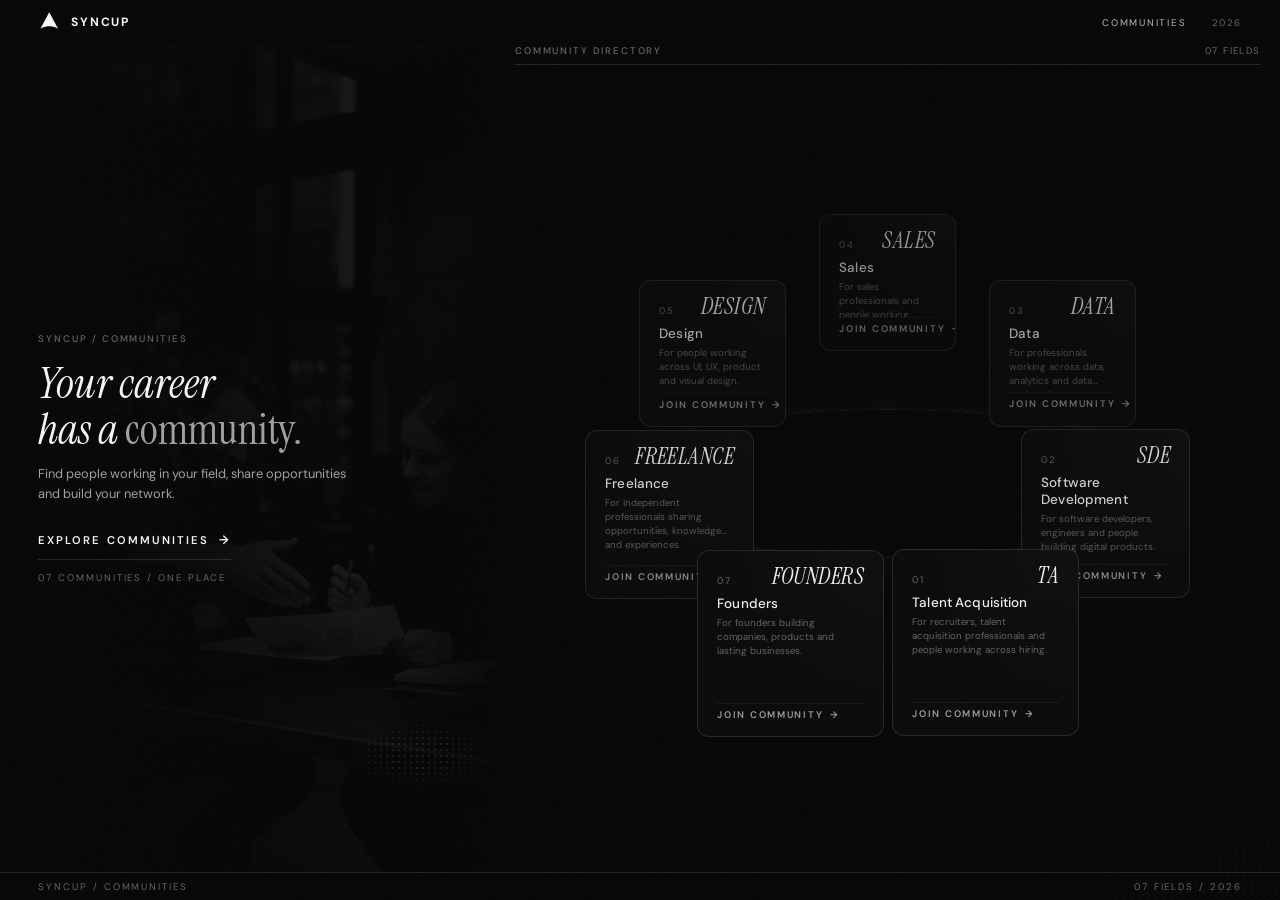
==== index.html @ e1243e09 "Initial commit" ====
<!DOCTYPE html>
<html lang="en">
<head>
  <meta charset="UTF-8">
  <meta name="viewport" content="width=device-width, initial-scale=1.0, viewport-fit=cover">
  <meta name="description" content="SyncUp Communities — Professional communities for people working in Talent Acquisition, Software Development, Data, Sales, Design, Freelance, and Founders. Find your field, join your community.">
  <meta name="theme-color" content="#080808">
  <title>SyncUp — Professional Communities</title>

  <!-- Fonts -->
  <link rel="preconnect" href="https://fonts.googleapis.com">
  <link rel="preconnect" href="https://fonts.gstatic.com" crossorigin>
  <link href="https://fonts.googleapis.com/css2?family=DM+Sans:ital,opsz,wght@0,9..40,300;0,9..40,400;0,9..40,500;0,9..40,600;0,9..40,700;1,9..40,400&family=Instrument+Serif:ital@0;1&display=swap" rel="stylesheet">

  <!-- Styles -->
  <link rel="stylesheet" href="style.css?v=9">
</head>
<body>

  <div class="app">

    <!-- ===== GRAIN OVERLAY ===== -->
    <canvas id="grain-canvas" class="grain-overlay" aria-hidden="true"></canvas>

    <!-- ===== HALFTONE BACKGROUND ===== -->
    <div class="halftone-bg" aria-hidden="true"></div>

    <!-- ===== HEADER ===== -->
    <header class="header" role="banner">
      <div class="header-logo">
        <svg class="logo-icon" viewBox="0 0 100 100" fill="none" xmlns="http://www.w3.org/2000/svg" role="img" aria-label="SyncUp logo">
          <path d="M50 5 L90 80 C90 80 74 68 50 68 C26 68 10 80 10 80 L50 5Z" fill="#F5F5F0"/>
        </svg>
        <span class="logo-text">SyncUp</span>
      </div>
      <div class="header-right">
        <span class="nav-label">Communities</span>
        <span class="nav-year">2026</span>
        <button class="mobile-menu-btn" id="mobile-menu-btn" aria-label="Open menu" aria-expanded="false">
          <span></span>
          <span></span>
          <span></span>
        </button>
      </div>
    </header>

    <!-- ===== MOBILE MENU OVERLAY ===== -->
    <nav class="mobile-menu-overlay" id="mobile-menu-overlay" role="navigation" aria-label="Mobile navigation">
      <a href="#" onclick="handleExplore(); return false;">Communities</a>
      <a href="#" onclick="showToast('About SyncUp — coming soon.'); return false;">About</a>
    </nav>

    <!-- ===== MAIN CONTENT ===== -->
    <main class="main-content" role="main">

      <!-- ===== HERO ===== -->
      <section class="hero" aria-labelledby="hero-headline">
        <div class="hero-image-wrapper" aria-hidden="true">
          <img src="hero.png" alt="" loading="eager">
        </div>
        <div class="halftone-decoration" aria-hidden="true"></div>
        <div class="hero-inner">
          <span class="eyebrow animate-in">SyncUp / Communities</span>
          <h1 id="hero-headline" class="hero-headline animate-in">
            Your career<br>has a <em>community.</em>
          </h1>
          <p class="hero-description animate-in">
            Find people working in your field, share opportunities and build your network.
          </p>
          <div class="hero-cta-area animate-in">
            <button class="btn-explore" onclick="handleExplore()" aria-label="Explore communities">
              Explore Communities <span class="arrow">→</span>
            </button>
          </div>
          <span class="hero-meta animate-in">07 Communities / One Place</span>
        </div>
      </section>

      <!-- ===== COMMUNITY DIRECTORY ===== -->
      <section class="directory" aria-labelledby="dir-label">
        <div class="directory-header">
          <span class="dir-label" id="dir-label">Community Directory</span>
          <span class="dir-count">07 Fields</span>
        </div>
        <div class="community-grid" id="community-grid" role="list" aria-label="Community carousel">
          <!-- Rendered by JavaScript -->
        </div>
      </section>

    </main>

    <!-- ===== FOOTER METADATA ===== -->
    <footer class="footer-meta" role="contentinfo">
      <span>SyncUp / Communities</span>
      <span>07 Fields / 2026</span>
    </footer>

    <!-- ===== TOAST NOTIFICATION ===== -->
    <div class="toast" id="toast" role="alert" aria-live="polite">
      <span class="toast-dot" aria-hidden="true"></span>
      <span class="toast-message"></span>
    </div>

  </div>

  <script src="script.js?v=6"></script>
</body>
</html>
---- style.css ----
/* ============================================
   1. CSS VARIABLES
   ============================================ */
:root {
  /* Colors */
  --bg-primary: #080808;
  --bg-secondary: #111111;
  --bg-card: #0d0d0d;
  --text-primary: #F5F5F0;
  --text-secondary: #A0A0A0;
  --text-muted: #666666;
  --border-subtle: rgba(255,255,255,0.12);
  --border-hover: rgba(255,255,255,0.30);
  --white: #FFFFFF;

  /* Typography */
  --font-serif: 'Instrument Serif', 'Cormorant Garamond', Georgia, serif;
  --font-sans: 'DM Sans', 'Manrope', -apple-system, sans-serif;

  /* Spacing */
  --space-xs: clamp(4px, 0.4dvh, 8px);
  --space-sm: clamp(6px, 0.8dvh, 12px);
  --space-md: clamp(10px, 1.2dvh, 20px);
  --space-lg: clamp(16px, 2dvh, 32px);
  --space-xl: clamp(20px, 3dvh, 48px);

  /* Transitions */
  --transition-fast: 200ms cubic-bezier(0.25, 0.46, 0.45, 0.94);
  --transition-base: 300ms cubic-bezier(0.25, 0.46, 0.45, 0.94);
  --transition-slow: 500ms cubic-bezier(0.25, 0.46, 0.45, 0.94);

  /* Font sizes — responsive */
  --fs-headline: clamp(2.6rem, 5.5dvh, 5.5rem);
  --fs-abbrev: clamp(1.5rem, 3.1dvh, 2.6rem);
  --fs-body: clamp(0.88rem, 1.6dvh, 1.15rem);
  --fs-label: clamp(0.7rem, 1.1dvh, 0.88rem);
  --fs-meta: clamp(0.65rem, 1dvh, 0.82rem);
  --fs-button: clamp(0.78rem, 1.2dvh, 0.95rem);
  --fs-community-name: clamp(0.95rem, 1.6dvh, 1.15rem);
}

/* ============================================
   2. RESET
   ============================================ */
*, *::before, *::after {
  margin: 0;
  padding: 0;
  box-sizing: border-box;
}

html {
  -webkit-text-size-adjust: 100%;
  -moz-text-size-adjust: 100%;
  text-size-adjust: 100%;
}

body {
  overflow: hidden;
}

button {
  border: none;
  background: none;
  cursor: pointer;
  font-family: inherit;
  color: inherit;
}

a {
  text-decoration: none;
  color: inherit;
}

img {
  display: block;
  max-width: 100%;
}

ul, ol {
  list-style: none;
}

/* ============================================
   3. GLOBAL STYLES
   ============================================ */
body {
  width: 100dvw;
  height: 100dvh;
  background-color: var(--bg-primary);
  color: var(--text-primary);
  font-family: var(--font-sans);
  -webkit-font-smoothing: antialiased;
  -moz-osx-font-smoothing: grayscale;
  position: relative;
}

.app {
  width: 100%;
  height: 100dvh;
  display: flex;
  flex-direction: column;
  position: relative;
  overflow: hidden;
}

/* ============================================
   4. TYPOGRAPHY
   ============================================ */
.serif {
  font-family: var(--font-serif);
}

.sans {
  font-family: var(--font-sans);
}

.uppercase {
  text-transform: uppercase;
  letter-spacing: 0.12em;
}

.eyebrow {
  font-family: var(--font-sans);
  font-size: var(--fs-meta);
  text-transform: uppercase;
  letter-spacing: 0.2em;
  color: var(--text-muted);
  font-weight: 500;
}

/* ============================================
   5. LAYOUT — MAIN STRUCTURE
   ============================================ */
.main-content {
  flex: 1;
  display: grid;
  grid-template-columns: 42% 58%;
  min-height: 0;
  padding: 0 clamp(20px, 3dvw, 48px);
  gap: clamp(16px, 2dvw, 40px);
}

/* ============================================
   6. NAVIGATION / HEADER
   ============================================ */
.header {
  display: flex;
  align-items: center;
  justify-content: space-between;
  padding: var(--space-md) clamp(20px, 3dvw, 48px);
  position: relative;
  z-index: 10;
  flex-shrink: 0;
}

.header-logo {
  display: flex;
  align-items: center;
  gap: clamp(6px, 0.8dvw, 12px);
}

.header-logo .logo-icon {
  width: clamp(20px, 2.5dvh, 32px);
  height: clamp(20px, 2.5dvh, 32px);
}

.header-logo .logo-text {
  font-family: var(--font-sans);
  font-size: clamp(0.75rem, 1.2dvh, 1rem);
  font-weight: 700;
  letter-spacing: 0.15em;
  text-transform: uppercase;
  color: var(--text-primary);
}

.header-right {
  display: flex;
  align-items: center;
  gap: clamp(12px, 2dvw, 32px);
}

.header-right .nav-label {
  font-size: var(--fs-meta);
  text-transform: uppercase;
  letter-spacing: 0.18em;
  color: var(--text-secondary);
  font-weight: 500;
}

.header-right .nav-year {
  font-size: var(--fs-meta);
  text-transform: uppercase;
  letter-spacing: 0.15em;
  color: var(--text-muted);
  font-weight: 400;
}

.mobile-menu-btn {
  display: none;
  flex-direction: column;
  gap: 4px;
  padding: 4px;
  cursor: pointer;
  background: none;
  border: none;
  z-index: 110;
}

.mobile-menu-btn span {
  display: block;
  width: 20px;
  height: 1.5px;
  background: var(--text-primary);
  transition: var(--transition-base);
}

.mobile-menu-btn.active span:nth-child(1) {
  transform: rotate(45deg) translate(4px, 4px);
}

.mobile-menu-btn.active span:nth-child(2) {
  opacity: 0;
}

.mobile-menu-btn.active span:nth-child(3) {
  transform: rotate(-45deg) translate(4px, -4px);
}

/* ============================================
   7. HERO
   ============================================ */
.hero {
  display: flex;
  flex-direction: column;
  justify-content: center;
  position: relative;
  padding-right: clamp(12px, 2dvw, 40px);
  min-height: 0;
}

.hero-image-wrapper {
  position: absolute;
  inset: 0;
  overflow: hidden;
  z-index: 0;
  border-radius: 2px;
}

.hero-image-wrapper img {
  width: 100%;
  height: 100%;
  object-fit: cover;
  object-position: center;
  opacity: 0.18;
  filter: grayscale(100%) contrast(1.2);
}

.hero-image-wrapper::after {
  content: '';
  position: absolute;
  inset: 0;
  background: linear-gradient(
    to right,
    var(--bg-primary) 0%,
    rgba(8,8,8,0.85) 40%,
    rgba(8,8,8,0.6) 70%,
    rgba(8,8,8,0.95) 100%
  );
}

.hero-inner {
  position: relative;
  z-index: 2;
  display: flex;
  flex-direction: column;
  gap: var(--space-md);
}

.hero .eyebrow {
  margin-bottom: var(--space-xs);
}

.hero-headline {
  font-family: var(--font-serif);
  font-size: var(--fs-headline);
  font-weight: 400;
  line-height: 1.08;
  color: var(--text-primary);
  font-style: italic;
}

.hero-headline em {
  font-style: normal;
  color: var(--text-secondary);
}

.hero-description {
  font-family: var(--font-sans);
  font-size: var(--fs-body);
  color: var(--text-secondary);
  line-height: 1.55;
  max-width: 36ch;
  font-weight: 400;
}

.hero-cta-area {
  display: flex;
  flex-direction: column;
  gap: var(--space-sm);
  margin-top: var(--space-sm);
}

.btn-explore {
  display: inline-flex;
  align-items: center;
  gap: clamp(6px, 0.8dvw, 12px);
  font-family: var(--font-sans);
  font-size: var(--fs-button);
  font-weight: 600;
  text-transform: uppercase;
  letter-spacing: 0.18em;
  color: var(--text-primary);
  padding: clamp(8px, 1.2dvh, 16px) 0;
  border-bottom: 1px solid var(--border-subtle);
  transition: var(--transition-base);
  cursor: pointer;
  background: none;
  border-top: none;
  border-left: none;
  border-right: none;
  width: fit-content;
}

.btn-explore:hover {
  border-bottom-color: var(--border-hover);
  color: var(--white);
}

.btn-explore:hover .arrow {
  transform: translateX(8px);
}

.btn-explore .arrow {
  display: inline-block;
  transition: var(--transition-base);
  font-size: 1.1em;
}

.btn-explore:focus-visible {
  outline: 1px solid var(--border-hover);
  outline-offset: 4px;
}

.hero-meta {
  font-size: var(--fs-meta);
  text-transform: uppercase;
  letter-spacing: 0.2em;
  color: var(--text-muted);
  font-weight: 400;
}

/* Halftone decorative element */
.halftone-decoration {
  position: absolute;
  bottom: 10%;
  right: 0;
  width: clamp(80px, 12dvw, 200px);
  height: clamp(60px, 8dvh, 150px);
  z-index: 1;
  opacity: 0.08;
  background-image: radial-gradient(circle, var(--white) 1px, transparent 1px);
  background-size: 6px 6px;
  mask-image: radial-gradient(ellipse at center, black 30%, transparent 70%);
  -webkit-mask-image: radial-gradient(ellipse at center, black 30%, transparent 70%);
  pointer-events: none;
}

/* ============================================
   8. COMMUNITY DIRECTORY
   ============================================ */
.directory {
  display: flex;
  flex-direction: column;
  min-height: 0;
  justify-content: center;
}

.directory-header {
  display: flex;
  align-items: center;
  justify-content: space-between;
  padding-bottom: var(--space-sm);
  border-bottom: 1px solid var(--border-subtle);
  margin-bottom: var(--space-sm);
  flex-shrink: 0;
}

.directory-header .dir-label {
  font-size: var(--fs-meta);
  text-transform: uppercase;
  letter-spacing: 0.2em;
  color: var(--text-muted);
  font-weight: 500;
}

.directory-header .dir-count {
  font-size: var(--fs-meta);
  text-transform: uppercase;
  letter-spacing: 0.15em;
  color: var(--text-muted);
  font-weight: 400;
}

/* ============================================
   9. COMMUNITY GRID & ITEMS
   ============================================ */
.community-grid {
  position: relative;
  display: block;
  min-height: 0;
  flex: 1;
  overflow: hidden;
  perspective: 1200px;
  perspective-origin: center;
  transform-style: preserve-3d;
}

.community-grid::before {
  content: '';
  position: absolute;
  top: 50%;
  left: 50%;
  width: min(76%, 720px);
  height: 48%;
  border: 1px solid rgba(255,255,255,0.08);
  border-radius: 50%;
  transform: translate(-50%, -50%) rotateX(68deg);
  box-shadow: 0 0 80px rgba(255,255,255,0.035);
  pointer-events: none;
}

.community-item {
  display: flex;
  flex-direction: column;
  padding: clamp(8px, 1.2dvh, 20px) clamp(10px, 1.5dvw, 20px);
  border: 1px solid var(--border-subtle);
  border-radius: 12px;
  background: var(--bg-card);
  transition: var(--transition-base);
  cursor: pointer;
  position: relative;
  overflow: hidden;
  min-height: 0;
  width: clamp(190px, 22vw, 280px);
  height: clamp(190px, 22vw, 280px);
  aspect-ratio: 1;
  position: absolute;
  top: 50%;
  left: 50%;
  transform-style: preserve-3d;
  backface-visibility: hidden;
  will-change: transform, opacity;
}

.community-item::before {
  content: '';
  position: absolute;
  top: 0;
  left: 0;
  width: 100%;
  height: 100%;
  background: radial-gradient(circle at top right, rgba(255,255,255,0.02), transparent 60%);
  pointer-events: none;
}

.community-item:hover {
  border-color: var(--border-hover);
  background: #121212;
}

.community-item:hover .community-abbrev {
  transform: translateX(3px);
}

.community-item:hover .community-desc {
  color: var(--text-secondary);
}

.community-item:hover .btn-join .arrow {
  transform: translateX(8px);
}

.community-item:focus-within {
  border-color: var(--border-hover);
}

.community-top {
  display: flex;
  align-items: baseline;
  justify-content: space-between;
  margin-bottom: var(--space-xs);
}

.community-number {
  font-family: var(--font-sans);
  font-size: var(--fs-meta);
  text-transform: uppercase;
  letter-spacing: 0.15em;
  color: var(--text-muted);
  font-weight: 400;
}

.community-abbrev {
  font-family: var(--font-serif);
  font-size: var(--fs-abbrev);
  color: var(--text-primary);
  font-weight: 400;
  letter-spacing: 0.02em;
  transition: var(--transition-base);
  font-style: italic;
}

.community-name {
  font-family: var(--font-sans);
  font-size: var(--fs-community-name);
  font-weight: 500;
  color: var(--text-primary);
  margin-bottom: var(--space-xs);
  letter-spacing: 0.01em;
}

.community-desc {
  font-family: var(--font-sans);
  font-size: var(--fs-meta);
  color: var(--text-muted);
  line-height: 1.45;
  flex: 1;
  transition: var(--transition-base);
  display: -webkit-box;
  -webkit-line-clamp: 3;
  -webkit-box-orient: vertical;
  overflow: hidden;
}

/* ============================================
   10. BUTTONS
   ============================================ */
.btn-join {
  display: inline-flex;
  align-items: center;
  gap: clamp(4px, 0.5dvw, 8px);
  font-family: var(--font-sans);
  font-size: var(--fs-meta);
  font-weight: 600;
  text-transform: uppercase;
  letter-spacing: 0.18em;
  color: var(--text-secondary);
  background: none;
  border: none;
  cursor: pointer;
  padding: clamp(4px, 0.5dvh, 8px) 0;
  transition: var(--transition-base);
  margin-top: auto;
  padding-top: var(--space-xs);
  border-top: 1px solid rgba(255,255,255,0.06);
  white-space: nowrap;
}

.btn-join .arrow {
  display: inline-block;
  transition: var(--transition-base);
  font-size: 1em;
}

.btn-join:hover {
  color: var(--white);
}

.btn-join:focus-visible {
  outline: 1px solid var(--border-hover);
  outline-offset: 2px;
}

/* ============================================
   11. TOAST NOTIFICATION
   ============================================ */
.toast {
  position: fixed;
  bottom: clamp(20px, 3dvh, 40px);
  left: 50%;
  transform: translateX(-50%) translateY(20px);
  background: var(--bg-secondary);
  border: 1px solid var(--border-subtle);
  border-radius: 12px;
  padding: clamp(10px, 1.5dvh, 16px) clamp(16px, 2dvw, 32px);
  color: var(--text-primary);
  font-family: var(--font-sans);
  font-size: var(--fs-body);
  font-weight: 400;
  letter-spacing: 0.04em;
  z-index: 1000;
  opacity: 0;
  pointer-events: none;
  transition: opacity var(--transition-base), transform var(--transition-base);
  display: flex;
  align-items: center;
  gap: 10px;
  white-space: nowrap;
}

.toast.visible {
  opacity: 1;
  transform: translateX(-50%) translateY(0);
  pointer-events: auto;
}

.toast-dot {
  width: 6px;
  height: 6px;
  border-radius: 50%;
  background: var(--text-muted);
  flex-shrink: 0;
}

/* ============================================
   12. GRAIN OVERLAY
   ============================================ */
.grain-overlay {
  position: fixed;
  inset: 0;
  pointer-events: none;
  z-index: 999;
  opacity: 0.035;
  mix-blend-mode: overlay;
}

/* ============================================
   13. HALFTONE PATTERN
   ============================================ */
.halftone-bg {
  position: fixed;
  bottom: 0;
  right: 0;
  width: clamp(100px, 20dvw, 350px);
  height: clamp(100px, 20dvh, 300px);
  z-index: 0;
  opacity: 0.04;
  background-image: radial-gradient(circle, var(--white) 1.2px, transparent 1.2px);
  background-size: 8px 8px;
  mask-image: radial-gradient(ellipse at bottom right, black 20%, transparent 65%);
  -webkit-mask-image: radial-gradient(ellipse at bottom right, black 20%, transparent 65%);
  pointer-events: none;
}

/* ============================================
   14. FOOTER / BOTTOM METADATA
   ============================================ */
.footer-meta {
  display: flex;
  align-items: center;
  justify-content: space-between;
  padding: var(--space-sm) clamp(20px, 3dvw, 48px);
  border-top: 1px solid var(--border-subtle);
  flex-shrink: 0;
}

.footer-meta span {
  font-size: var(--fs-meta);
  text-transform: uppercase;
  letter-spacing: 0.2em;
  color: var(--text-muted);
  font-weight: 400;
}

/* ============================================
   15. ANIMATIONS
   ============================================ */
@keyframes fadeInUp {
  from {
    opacity: 0;
    transform: translateY(14px);
  }
  to {
    opacity: 1;
    transform: translateY(0);
  }
}

@keyframes fadeIn {
  from { opacity: 0; }
  to { opacity: 1; }
}

.animate-in {
  opacity: 0;
  animation: fadeInUp 0.7s cubic-bezier(0.25, 0.46, 0.45, 0.94) forwards;
}

.hero .eyebrow { animation-delay: 0.1s; }
.hero-headline { animation-delay: 0.2s; }
.hero-description { animation-delay: 0.35s; }
.hero-cta-area { animation-delay: 0.45s; }
.hero-meta { animation-delay: 0.5s; }

.community-item:nth-child(1) { animation-delay: 0.3s; }
.community-item:nth-child(2) { animation-delay: 0.38s; }
.community-item:nth-child(3) { animation-delay: 0.46s; }
.community-item:nth-child(4) { animation-delay: 0.54s; }
.community-item:nth-child(5) { animation-delay: 0.62s; }
.community-item:nth-child(6) { animation-delay: 0.70s; }

.directory-header {
  opacity: 0;
  animation: fadeIn 0.5s ease forwards;
  animation-delay: 0.25s;
}

/* Explore highlight pulse */
@keyframes highlightPulse {
  0% { border-color: var(--border-subtle); }
  50% { border-color: var(--border-hover); }
  100% { border-color: var(--border-subtle); }
}

.community-item.highlight {
  animation: highlightPulse 0.6s ease;
}

/* ============================================
   16. MOBILE MENU OVERLAY
   ============================================ */
.mobile-menu-overlay {
  display: none;
  position: fixed;
  inset: 0;
  background: rgba(8,8,8,0.97);
  z-index: 100;
  justify-content: center;
  align-items: center;
  flex-direction: column;
  gap: 24px;
  opacity: 0;
  transition: opacity var(--transition-base);
}

.mobile-menu-overlay.active {
  display: flex;
  opacity: 1;
}

.mobile-menu-overlay a {
  font-family: var(--font-serif);
  font-size: 2rem;
  font-style: italic;
  color: var(--text-primary);
  transition: var(--transition-base);
}

.mobile-menu-overlay a:hover {
  color: var(--white);
}

/* ============================================
   17. RESPONSIVE — LARGE DESKTOP
   ============================================ */
@media (min-width: 1600px) {
  :root {
    --fs-headline: clamp(4rem, 6dvh, 6rem);
    --fs-abbrev: clamp(1.8rem, 3dvh, 2.8rem);
    --fs-body: clamp(1rem, 1.7dvh, 1.25rem);
  }
}

/* ============================================
   18. RESPONSIVE — LAPTOP (1366 × 768 critical)
   ============================================ */
@media (max-width: 1440px) {
  :root {
    --fs-headline: clamp(2.2rem, 4.8dvh, 4rem);
    --fs-abbrev: clamp(1.25rem, 2.5dvh, 2.1rem);
    --fs-body: clamp(0.8rem, 1.4dvh, 1rem);
    --fs-label: clamp(0.62rem, 1dvh, 0.82rem);
    --fs-meta: clamp(0.6rem, 0.9dvh, 0.76rem);
    --fs-button: clamp(0.7rem, 1.1dvh, 0.86rem);
    --fs-community-name: clamp(0.84rem, 1.35dvh, 1rem);
  }
}

@media (max-width: 1280px) {
  .main-content {
    grid-template-columns: 38% 62%;
    gap: clamp(12px, 1.5dvw, 24px);
  }
}

/* ============================================
   19. RESPONSIVE — TABLET LANDSCAPE (1024 × 768)
   ============================================ */
@media (max-width: 1024px) {
  :root {
    --fs-headline: clamp(1.9rem, 4.2dvh, 3.2rem);
    --fs-abbrev: clamp(1.1rem, 2.2dvh, 1.8rem);
    --fs-body: clamp(0.75rem, 1.2dvh, 0.95rem);
    --fs-meta: clamp(0.58rem, 0.85dvh, 0.72rem);
    --fs-button: clamp(0.64rem, 0.95dvh, 0.78rem);
    --fs-community-name: clamp(0.76rem, 1.2dvh, 0.92rem);
  }

  .main-content {
    grid-template-columns: 36% 64%;
    padding: 0 clamp(16px, 2.5dvw, 32px);
    gap: clamp(10px, 1.5dvw, 20px);
  }

  .header {
    padding: var(--space-sm) clamp(16px, 2.5dvw, 32px);
  }

  .footer-meta {
    padding: var(--space-xs) clamp(16px, 2.5dvw, 32px);
  }

  .community-desc {
    -webkit-line-clamp: 2;
  }
}

/* ============================================
   20. RESPONSIVE — TABLET PORTRAIT (768 × 1024)
   ============================================ */
@media (max-width: 860px) and (min-height: 900px) {
  .main-content {
    grid-template-columns: 1fr;
    grid-template-rows: auto 1fr;
    gap: var(--space-md);
  }

  .hero {
    padding-right: 0;
    padding-bottom: var(--space-sm);
  }

  .hero-image-wrapper {
    display: none;
  }

  .halftone-decoration {
    display: none;
  }

  :root {
    --fs-headline: clamp(1.8rem, 4dvh, 3rem);
    --fs-body: clamp(0.65rem, 1dvh, 0.82rem);
  }

  .hero-description {
    max-width: 50ch;
  }
}

/* ============================================
   21. RESPONSIVE — MOBILE (< 768px)
   ============================================ */
@media (max-width: 768px) {
  :root {
    --fs-headline: clamp(1.5rem, 4dvh, 2.4rem);
    --fs-abbrev: clamp(1rem, 2dvh, 1.5rem);
    --fs-body: clamp(0.68rem, 1.1dvh, 0.85rem);
    --fs-meta: clamp(0.55rem, 0.8dvh, 0.68rem);
    --fs-button: clamp(0.62rem, 0.9dvh, 0.76rem);
    --fs-community-name: clamp(0.72rem, 1.1dvh, 0.88rem);
  }

  .header-right .nav-label,
  .header-right .nav-year {
    display: none;
  }

  .mobile-menu-btn {
    display: flex;
  }

  .main-content {
    grid-template-columns: 1fr;
    grid-template-rows: auto 1fr;
    padding: 0 clamp(14px, 4dvw, 24px);
    gap: var(--space-sm);
  }

  .hero {
    padding-right: 0;
  }

  .hero-image-wrapper {
    display: none;
  }

  .halftone-decoration {
    display: none;
  }

  .hero-inner {
    gap: var(--space-xs);
  }

  .hero-description {
    max-width: 100%;
    -webkit-line-clamp: 2;
    display: -webkit-box;
    -webkit-box-orient: vertical;
    overflow: hidden;
  }

  .hero-cta-area {
    margin-top: var(--space-xs);
  }

  .hero-meta {
    display: none;
  }

  .community-grid {
    perspective: 820px;
  }

  .community-item {
    width: clamp(150px, 62vw, 220px);
    height: clamp(150px, 62vw, 220px);
  }

  .community-item:nth-child(7) {
    grid-column: 1 / -1;
    width: 50%;
    justify-self: center;
  }

  .community-item {
    padding: clamp(6px, 1dvh, 14px) clamp(8px, 2dvw, 14px);
  }

  .community-desc {
    display: none;
  }

  .community-top {
    margin-bottom: 2px;
  }

  .community-name {
    margin-bottom: 2px;
  }

  .btn-join {
    border-top: none;
    padding-top: 2px;
  }

  .directory-header {
    margin-bottom: var(--space-xs);
    padding-bottom: var(--space-xs);
  }

  .footer-meta {
    padding: var(--space-xs) clamp(14px, 4dvw, 24px);
  }
}

/* ============================================
   22. RESPONSIVE — SMALL MOBILE (< 375px)
   ============================================ */
@media (max-width: 375px) {
  :root {
    --fs-headline: clamp(1.1rem, 3.5dvh, 1.8rem);
    --fs-abbrev: clamp(0.65rem, 1.5dvh, 1rem);
    --fs-meta: clamp(0.38rem, 0.55dvh, 0.48rem);
    --fs-community-name: clamp(0.45rem, 0.75dvh, 0.6rem);
    --fs-button: clamp(0.38rem, 0.55dvh, 0.48rem);
  }

  .header {
    padding: var(--space-xs) clamp(10px, 3dvw, 16px);
  }

  .main-content {
    padding: 0 clamp(10px, 3dvw, 16px);
  }

  .footer-meta {
    padding: var(--space-xs) clamp(10px, 3dvw, 16px);
  }

  .hero .eyebrow {
    display: none;
  }

  .btn-explore {
    font-size: var(--fs-meta);
    padding: var(--space-xs) 0;
  }
}

/* ============================================
   23. VERY SMALL MOBILE (320 × 568)
   ============================================ */
@media (max-width: 340px) {
  :root {
    --fs-headline: clamp(1rem, 3dvh, 1.5rem);
    --fs-abbrev: clamp(0.6rem, 1.3dvh, 0.9rem);
    --fs-community-name: clamp(0.4rem, 0.7dvh, 0.55rem);
    --fs-meta: clamp(0.35rem, 0.5dvh, 0.45rem);
  }

  .community-item {
    padding: clamp(4px, 0.8dvh, 10px) clamp(6px, 1.5dvw, 10px);
  }

  .community-name {
    margin-bottom: 0;
  }
}

/* ============================================
   24. VERY SHORT VIEWPORT (height < 600px)
   ============================================ */
@media (max-height: 600px) {
  :root {
    --fs-headline: clamp(1.2rem, 3.5dvh, 2rem);
    --fs-abbrev: clamp(0.7rem, 1.5dvh, 1.1rem);
    --fs-body: clamp(0.5rem, 1dvh, 0.7rem);
    --fs-meta: clamp(0.4rem, 0.6dvh, 0.5rem);
    --fs-community-name: clamp(0.5rem, 0.8dvh, 0.65rem);
  }

  .hero-description {
    display: none;
  }

  .community-desc {
    display: none;
  }

  .hero-meta {
    display: none;
  }
}

/* ============================================
   25. HEIGHT-BASED ADJUSTMENTS
   ============================================ */
@media (max-height: 720px) and (min-width: 769px) {
  :root {
    --fs-headline: clamp(1.5rem, 3.8dvh, 2.5rem);
    --fs-body: clamp(0.55rem, 1dvh, 0.78rem);
  }

  .community-desc {
    -webkit-line-clamp: 2;
  }

  .hero-cta-area {
    margin-top: 0;
  }
}

/* ============================================
   26. ACCESSIBILITY
   ============================================ */
@media (prefers-reduced-motion: reduce) {
  *, *::before, *::after {
    animation-duration: 0.01ms !important;
    animation-iteration-count: 1 !important;
    transition-duration: 0.01ms !important;
  }
}

:focus-visible {
  outline: 1px solid var(--border-hover);
  outline-offset: 2px;
}

/* High contrast mode adjustments */
@media (prefers-contrast: high) {
  :root {
    --text-secondary: #CCCCCC;
    --text-muted: #999999;
    --border-subtle: rgba(255,255,255,0.25);
  }
}
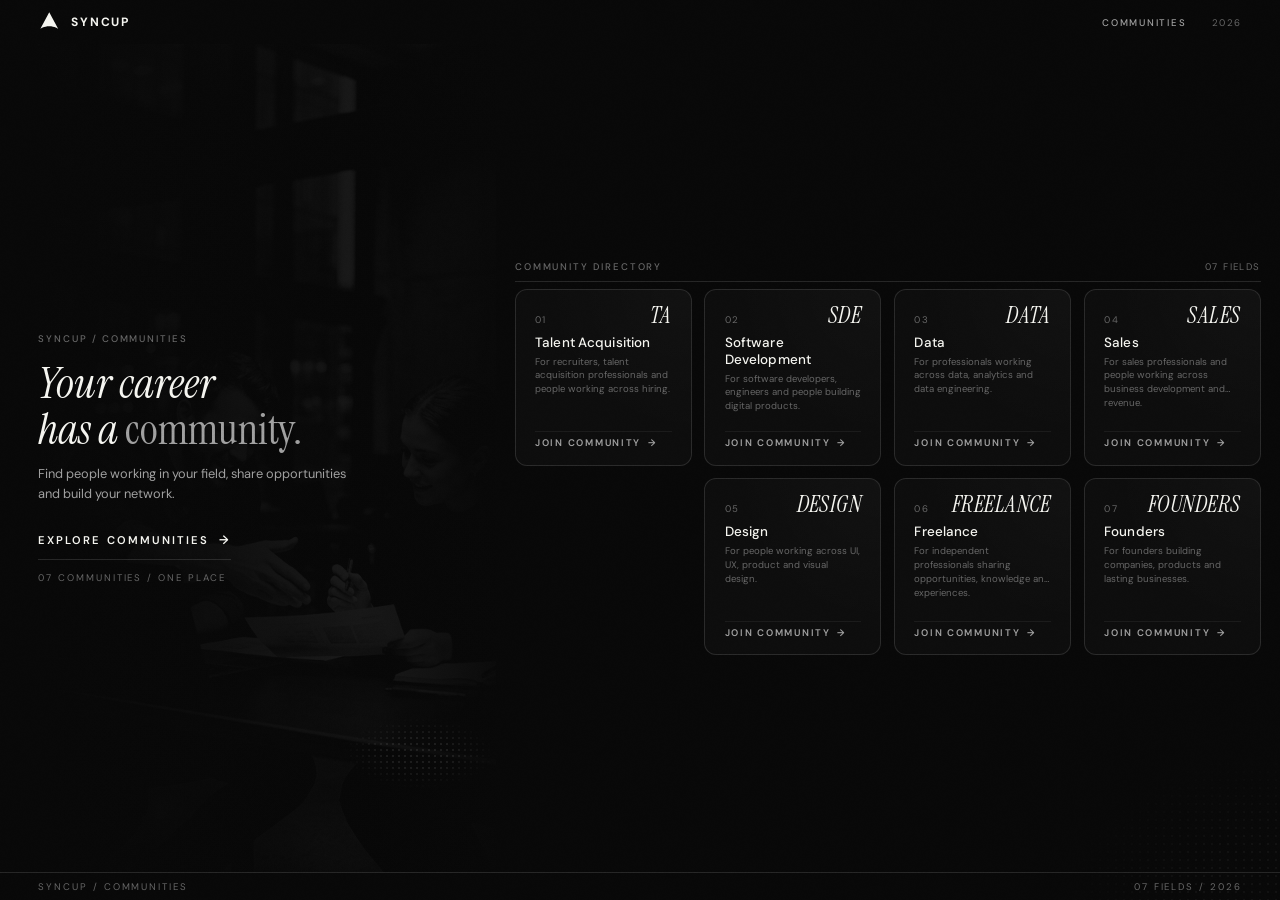
==== commit e1f24e07: "Update community layout and join guidance" ====
--- a/index.html
+++ b/index.html
@@ -82,7 +82,7 @@
           <span class="dir-label" id="dir-label">Community Directory</span>
           <span class="dir-count">07 Fields</span>
         </div>
-        <div class="community-grid" id="community-grid" role="list" aria-label="Community carousel">
+        <div class="community-grid" id="community-grid" role="list" aria-label="Community directory grid">
           <!-- Rendered by JavaScript -->
         </div>
       </section>
@@ -103,6 +103,6 @@
 
   </div>
 
-  <script src="script.js?v=6"></script>
+  <script src="script.js?v=7"></script>
 </body>
 </html>
--- a/style.css
+++ b/style.css
@@ -415,28 +415,14 @@
    9. COMMUNITY GRID & ITEMS
    ============================================ */
 .community-grid {
-  position: relative;
-  display: block;
+  display: grid;
+  grid-template-columns: repeat(4, minmax(0, 1fr));
+  grid-template-rows: repeat(2, minmax(0, 1fr));
+  gap: clamp(8px, 1dvw, 16px);
   min-height: 0;
-  flex: 1;
-  overflow: hidden;
-  perspective: 1200px;
-  perspective-origin: center;
-  transform-style: preserve-3d;
-}
-
-.community-grid::before {
-  content: '';
-  position: absolute;
-  top: 50%;
-  left: 50%;
-  width: min(76%, 720px);
-  height: 48%;
-  border: 1px solid rgba(255,255,255,0.08);
-  border-radius: 50%;
-  transform: translate(-50%, -50%) rotateX(68deg);
-  box-shadow: 0 0 80px rgba(255,255,255,0.035);
-  pointer-events: none;
+  flex: 0 1 auto;
+  align-content: center;
+  overflow: visible;
 }
 
 .community-item {
@@ -451,16 +437,16 @@
   position: relative;
   overflow: hidden;
   min-height: 0;
-  width: clamp(190px, 22vw, 280px);
-  height: clamp(190px, 22vw, 280px);
+  width: auto;
+  height: auto;
   aspect-ratio: 1;
-  position: absolute;
-  top: 50%;
-  left: 50%;
-  transform-style: preserve-3d;
-  backface-visibility: hidden;
-  will-change: transform, opacity;
-}
+  animation: fadeInUp 0.7s cubic-bezier(0.25, 0.46, 0.45, 0.94) forwards;
+  opacity: 0;
+}
+
+.community-item:nth-child(5) { grid-column: 2; }
+.community-item:nth-child(6) { grid-column: 3; }
+.community-item:nth-child(7) { grid-column: 4; }
 
 .community-item::before {
   content: '';
@@ -492,6 +478,11 @@
 
 .community-item:focus-within {
   border-color: var(--border-hover);
+}
+
+.community-item:focus-visible {
+  outline: 1px solid var(--white);
+  outline-offset: 4px;
 }
 
 .community-top {
@@ -708,11 +699,182 @@
 .community-item:nth-child(4) { animation-delay: 0.54s; }
 .community-item:nth-child(5) { animation-delay: 0.62s; }
 .community-item:nth-child(6) { animation-delay: 0.70s; }
+.community-item:nth-child(7) { animation-delay: 0.78s; }
 
 .directory-header {
   opacity: 0;
   animation: fadeIn 0.5s ease forwards;
   animation-delay: 0.25s;
+}
+
+/* ============================================
+   16. COMMUNITY DETAIL PAGE
+   ============================================ */
+.detail-back {
+  font-size: var(--fs-meta);
+  text-transform: uppercase;
+  letter-spacing: 0.16em;
+  color: var(--text-secondary);
+}
+
+.detail-back:hover {
+  color: var(--text-primary);
+}
+
+.detail-content {
+  flex: 1;
+  display: grid;
+  grid-template-columns: minmax(0, 0.8fr) minmax(0, 1.2fr);
+  gap: clamp(32px, 7dvw, 120px);
+  align-items: center;
+  padding: 0 clamp(20px, 8dvw, 140px);
+  min-height: 0;
+}
+
+.detail-intro {
+  display: flex;
+  flex-direction: column;
+  gap: var(--space-md);
+}
+
+.detail-number {
+  color: var(--text-muted);
+  font-size: var(--fs-meta);
+  letter-spacing: 0.2em;
+  text-transform: uppercase;
+}
+
+.detail-intro h1 {
+  font-family: var(--font-serif);
+  font-size: clamp(3rem, 7dvh, 6rem);
+  line-height: 0.98;
+  font-weight: 400;
+  font-style: italic;
+}
+
+.detail-lead {
+  max-width: 32ch;
+  color: var(--text-secondary);
+  font-size: var(--fs-body);
+  line-height: 1.55;
+}
+
+.rules-panel {
+  border-top: 1px solid var(--border-subtle);
+  border-bottom: 1px solid var(--border-subtle);
+  padding: clamp(16px, 3dvh, 36px) 0;
+}
+
+.rules-heading {
+  display: flex;
+  justify-content: space-between;
+  gap: 16px;
+  margin-bottom: var(--space-md);
+}
+
+.dir-label,
+.dir-count {
+  color: var(--text-muted);
+  font-size: var(--fs-meta);
+  letter-spacing: 0.18em;
+  text-transform: uppercase;
+}
+
+.rules-panel h2 {
+  font-family: var(--font-serif);
+  font-size: clamp(1.8rem, 3.8dvh, 3rem);
+  font-weight: 400;
+  margin-bottom: var(--space-lg);
+}
+
+.rules-list {
+  display: flex;
+  flex-direction: column;
+}
+
+.rule-item {
+  display: grid;
+  grid-template-columns: 32px 1fr;
+  gap: 12px;
+  padding: var(--space-sm) 0;
+  border-top: 1px solid rgba(255,255,255,0.08);
+}
+
+.rule-number {
+  color: var(--text-muted);
+  font-size: var(--fs-meta);
+  letter-spacing: 0.12em;
+}
+
+.rule-item h3 {
+  font-size: var(--fs-community-name);
+  font-weight: 500;
+  margin-bottom: 4px;
+}
+
+.rule-item p,
+.detail-note {
+  color: var(--text-secondary);
+  font-size: var(--fs-meta);
+  line-height: 1.5;
+}
+
+.detail-note {
+  margin: var(--space-md) 0;
+  color: var(--text-muted);
+}
+
+.btn-detail-join {
+  display: inline-flex;
+  align-items: center;
+  gap: 8px;
+  border-bottom: 1px solid var(--border-subtle);
+  padding: 8px 0;
+  color: var(--text-primary);
+  font-size: var(--fs-button);
+  font-weight: 600;
+  letter-spacing: 0.16em;
+  text-transform: uppercase;
+}
+
+.btn-detail-join--intro {
+  width: fit-content;
+  margin-top: var(--space-sm);
+  padding: 12px 16px;
+  border: 1px solid var(--text-primary);
+  background: var(--text-primary);
+  color: var(--bg-primary);
+}
+
+.btn-detail-join--intro:hover {
+  border-color: var(--white);
+  background: var(--white);
+  color: var(--bg-primary);
+}
+
+.btn-detail-join--bottom {
+  padding: 12px 16px;
+  border: 1px solid var(--border-hover);
+  background: rgba(255,255,255,0.06);
+  color: var(--text-primary);
+}
+
+.btn-detail-join--bottom:hover {
+  border-color: var(--text-primary);
+  background: var(--text-primary);
+  color: var(--bg-primary);
+}
+
+.btn-detail-join:hover {
+  border-color: var(--border-hover);
+}
+
+.btn-detail-join .arrow {
+  transition: var(--transition-base);
+}
+
+.btn-detail-join:hover .arrow {
+  transform: translateX(6px);
 }
 
 /* Explore highlight pulse */
@@ -919,19 +1081,8 @@
     display: none;
   }
 
-  .community-grid {
-    perspective: 820px;
-  }
-
   .community-item {
-    width: clamp(150px, 62vw, 220px);
-    height: clamp(150px, 62vw, 220px);
-  }
-
-  .community-item:nth-child(7) {
-    grid-column: 1 / -1;
-    width: 50%;
-    justify-self: center;
+    aspect-ratio: 1;
   }
 
   .community-item {
@@ -962,6 +1113,21 @@
 
   .footer-meta {
     padding: var(--space-xs) clamp(14px, 4dvw, 24px);
+  }
+
+  .detail-content {
+    grid-template-columns: 1fr;
+    gap: var(--space-lg);
+    padding: var(--space-lg) clamp(14px, 4dvw, 24px);
+    overflow-y: auto;
+  }
+
+  .detail-intro h1 {
+    font-size: clamp(2.4rem, 8dvh, 4rem);
+  }
+
+  .detail-intro {
+    gap: var(--space-sm);
   }
 }
 
@@ -999,6 +1165,35 @@
   }
 }
 
+@media (max-width: 768px) {
+  .community-grid {
+    grid-template-columns: repeat(2, minmax(0, 1fr));
+    grid-template-rows: none;
+    grid-auto-rows: clamp(140px, 45vw, 176px);
+    gap: clamp(6px, 2dvw, 12px);
+    flex: 1;
+    overflow-y: auto;
+    padding-bottom: var(--space-sm);
+  }
+
+  .community-item:nth-child(5),
+  .community-item:nth-child(6),
+  .community-item:nth-child(7) {
+    grid-column: auto;
+  }
+
+  .community-item:nth-child(7) {
+    grid-column: 1 / -1;
+    width: clamp(140px, 45vw, 176px);
+    justify-self: center;
+  }
+
+  .community-item {
+    height: 100%;
+    aspect-ratio: auto;
+  }
+}
+
 /* ============================================
    23. VERY SMALL MOBILE (320 × 568)
    ============================================ */
